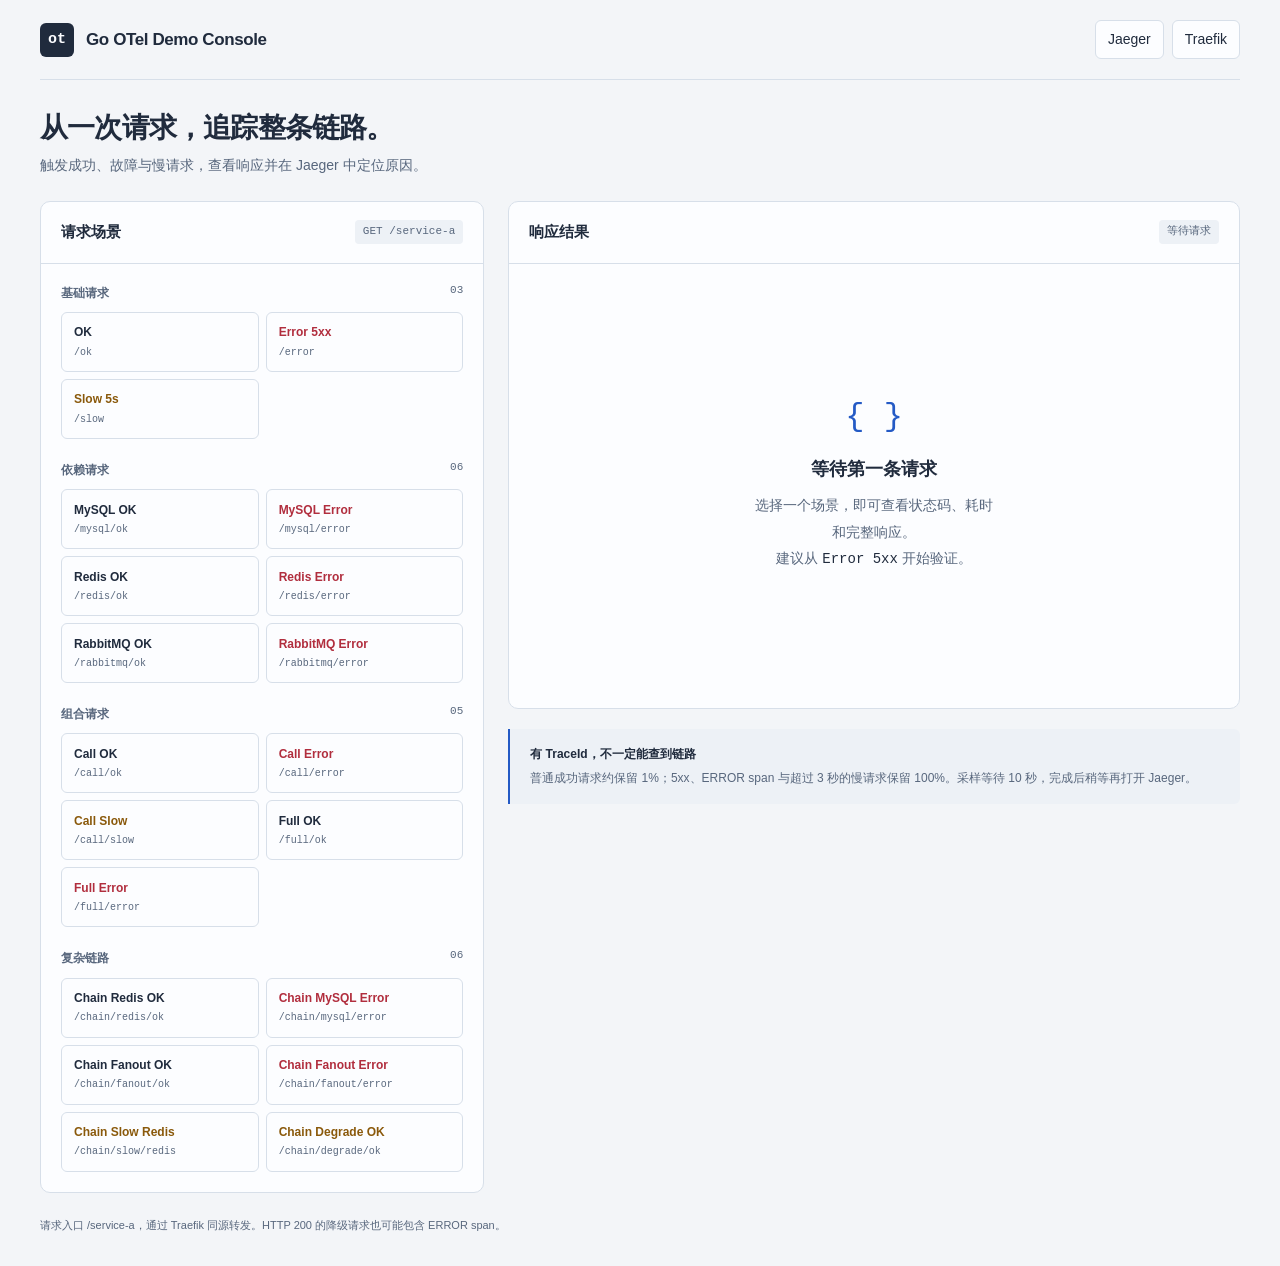
==== web/index.html @ 1ab7d454 "Initial public snapshot: Go OpenTelemetry demo" ====
<!doctype html>
<html lang="zh-CN">
<head>
  <meta charset="utf-8">
  <meta name="viewport" content="width=device-width, initial-scale=1">
  <title>Go OTel Demo Console</title>
  <style>
    :root {
      color-scheme: light dark;
      --bg: #f3f5f8; --panel: #fcfdff; --panel-soft: #edf1f6;
      --border: #d7dfe9; --text: #202b3d; --muted: #58677d;
      --primary: #245ac5; --primary-hover: #194ba9; --selected: #e9f0ff;
      --danger: #b12e3e; --danger-bg: #fceef0; --warning: #8a590b;
      --warning-bg: #faf2e1; --success: #246c4a; --success-bg: #eaf5ef;
      --code-bg: #f6f8fb; --code-text: #344763;
      --mono: ui-monospace, SFMono-Regular, Menlo, Consolas, monospace;
    }
    @media (prefers-color-scheme: dark) {
      :root {
        --bg: #111720; --panel: #18212d; --panel-soft: #202c3b;
        --border: #334255; --text: #e3eaf5; --muted: #a6b5ca;
        --primary: #9abaff; --primary-hover: #c0d3ff; --selected: #263b5a;
        --danger: #ffa7b2; --danger-bg: #422933; --warning: #eec37f;
        --warning-bg: #3b3225; --success: #8ad5ad; --success-bg: #233b33;
        --code-bg: #141c27; --code-text: #c0d1e9;
      }
    }
    * { box-sizing: border-box; }
    [hidden] { display: none !important; }
    body { margin: 0; background: var(--bg); color: var(--text); font: 14px/1.6 -apple-system, BlinkMacSystemFont, "Segoe UI", "PingFang SC", sans-serif; }
    button, a { -webkit-tap-highlight-color: transparent; }
    button, .button-link { display: inline-flex; align-items: center; justify-content: center; gap: 8px; min-height: 36px; padding: 7px 12px; border: 1px solid var(--border); border-radius: 6px; background: var(--panel); color: var(--text); font: inherit; text-decoration: none; cursor: pointer; white-space: nowrap; }
    button:hover:not(:disabled), .button-link:hover { color: var(--primary); border-color: var(--primary); background: var(--selected); }
    button:active:not(:disabled), .button-link:active { transform: translateY(1px); }
    :focus-visible { outline: 3px solid var(--primary); outline-offset: 3px; }
    button:disabled { cursor: not-allowed; opacity: .6; }
    .shell { max-width: 1440px; margin: auto; padding: 0 40px 32px; }
    .topbar { min-height: 80px; display: flex; align-items: center; justify-content: space-between; gap: 20px; border-bottom: 1px solid var(--border); }
    .brand { display: flex; gap: 12px; align-items: center; }
    .brand-mark { display: grid; place-items: center; width: 34px; height: 34px; border-radius: 6px; background: var(--text); color: var(--panel); font: 700 15px var(--mono); }
    h1 { margin: 0; font-size: 17px; font-weight: 650; letter-spacing: -.4px; }
    .link-row { display: flex; gap: 8px; }
    .intro { padding: 30px 0 24px; }
    .intro h2 { font-size: 28px; letter-spacing: -.8px; line-height: 1.3; margin: 0 0 8px; font-weight: 650; }
    .subtitle { margin: 0; color: var(--muted); }
    .grid { display: grid; grid-template-columns: minmax(340px, .85fr) minmax(0, 1.4fr); gap: 24px; align-items: start; }
    .card { min-width: 0; background: var(--panel); border: 1px solid var(--border); border-radius: 10px; overflow: hidden; }
    .card-header { min-height: 62px; padding: 16px 20px; display: flex; align-items: center; justify-content: space-between; gap: 12px; border-bottom: 1px solid var(--border); }
    .card-title { margin: 0; font-size: 15px; font-weight: 650; }
    .card-body { padding: 20px; }
    .scenario-group + .scenario-group { margin-top: 22px; }
    .group-title { margin: 0 0 9px; display: flex; justify-content: space-between; font-size: 12px; font-weight: 600; color: var(--muted); }
    .group-title span { font: 11px var(--mono); }
    .button-grid { display: grid; grid-template-columns: repeat(2, minmax(0, 1fr)); gap: 7px; }
    .button-grid button { min-width: 0; min-height: 60px; padding: 10px 12px; align-items: flex-start; flex-direction: column; gap: 2px; text-align: left; white-space: normal; }
    .scenario-label { font-size: 12px; font-weight: 600; }
    .scenario-path { font: 10px/1.6 var(--mono); color: var(--muted); overflow-wrap: anywhere; }
    .button-grid button[aria-pressed="true"] { border-color: var(--primary); background: var(--selected); box-shadow: inset 3px 0 var(--primary); }
    .danger .scenario-label { color: var(--danger); }
    .warning .scenario-label { color: var(--warning); }
    .tag { display: inline-flex; align-items: center; border-radius: 4px; padding: 3px 8px; background: var(--panel-soft); color: var(--muted); font: 11px/1.6 var(--mono); white-space: nowrap; }
    .tag.success { color: var(--success); background: var(--success-bg); }
    .tag.error { color: var(--danger); background: var(--danger-bg); }
    .tag.warning { color: var(--warning); background: var(--warning-bg); }
    .result-column { min-width: 0; position: sticky; top: 24px; }
    .result-meta { display: grid; grid-template-columns: 1fr 1fr; gap: 20px; padding: 0 0 22px; }
    .meta-label { color: var(--muted); font-size: 11px; margin-bottom: 6px; }
    .meta-value { font: 13px/1.6 var(--mono); overflow-wrap: anywhere; }
    #result-status, #result-elapsed { font-size: 22px; letter-spacing: -.6px; }
    .trace-row { border-top: 1px solid var(--border); border-bottom: 1px solid var(--border); padding: 16px 0; display: flex; flex-wrap: wrap; align-items: center; justify-content: space-between; gap: 12px; }
    .trace-row > div:first-child { min-width: 0; }
    .trace-id { font: 12px/1.6 var(--mono); overflow-wrap: anywhere; }
    .trace-actions { display: flex; gap: 6px; }
    .trace-actions button, .trace-actions a { font-size: 12px; }
    .body-heading { display: flex; justify-content: space-between; align-items: center; margin: 18px 0 10px; font-size: 12px; font-weight: 600; }
    .body-heading span { color: var(--muted); font: 10px var(--mono); }
    pre { margin: 0; min-height: 250px; max-height: 440px; overflow: auto; background: var(--code-bg); color: var(--code-text); border: 1px solid var(--border); border-radius: 6px; padding: 18px; font: 12px/1.85 var(--mono); tab-size: 2; }
    .empty { min-height: 404px; display: flex; flex-direction: column; align-items: center; justify-content: center; text-align: center; padding: 30px; }
    .empty-mark { font: 32px var(--mono); color: var(--primary); margin-bottom: 20px; }
    .empty h3 { font-size: 18px; font-weight: 600; margin: 0 0 8px; }
    .empty p { color: var(--muted); max-width: 32ch; margin: 0; line-height: 1.9; }
    .empty code { color: var(--text); font-family: var(--mono); }
    .sampling-note { margin: 20px 0 0; padding: 16px 20px; border-left: 2px solid var(--primary); background: var(--panel-soft); border-radius: 0 6px 6px 0; font-size: 12px; color: var(--muted); }
    .sampling-note strong { color: var(--text); display: block; margin-bottom: 5px; font-weight: 600; }
    .sampling-note p { margin: 0; }
    .footnote { margin: 24px 0 0; font-size: 11px; color: var(--muted); }
    #copy-feedback { min-height: 18px; color: var(--muted); font-size: 11px; margin-top: 6px; }
    .loading-lines { padding: 25px 18px; min-height: 250px; background: var(--code-bg); border: 1px solid var(--border); border-radius: 6px; }
    .loading-lines span { display: block; width: 70%; height: 10px; margin-bottom: 18px; border-radius: 4px; background: var(--border); }
    .loading-lines span:nth-child(2) { width: 45%; }
    .loading-lines span:nth-child(3) { width: 58%; }
    @media (max-width: 1024px) { .shell { padding: 0 24px 24px; } .grid { gap: 16px; grid-template-columns: minmax(310px, .9fr) minmax(0, 1.2fr); } .card-body, .card-header { padding: 16px; } }
    @media (max-width: 767px) { .shell { padding: 0 16px 24px; } .topbar { gap: 12px; min-height: 72px; } h1 { font-size: 13px; } .brand { gap: 8px; } .brand-mark { display: none; } .link-row { gap: 5px; } .link-row a { padding: 6px 8px; font-size: 11px; } .intro { padding: 24px 0 20px; } .intro h2 { font-size: 25px; } .subtitle { font-size: 12px; } .grid { grid-template-columns: 1fr; } .result-column { position: static; } .empty { min-height: 240px; } .button-grid { grid-template-columns: repeat(2, minmax(0, 1fr)); } .trace-row { align-items: flex-start; flex-direction: column; } }
  </style>
</head>
<body>
  <main class="shell">
    <section class="topbar">
      <div class="brand"><span class="brand-mark" aria-hidden="true">ot</span><h1>Go OTel Demo Console</h1></div>
      <div class="link-row">
        <a class="button-link" href="http://localhost:16686" target="_blank" rel="noreferrer">Jaeger</a>
        <a class="button-link" href="http://localhost:18082/dashboard/" target="_blank" rel="noreferrer">Traefik</a>
      </div>
    </section>

    <section class="intro">
      <h2>从一次请求，追踪整条链路。</h2>
      <p class="subtitle">触发成功、故障与慢请求，查看响应并在 Jaeger 中定位原因。</p>
    </section>
    <section class="grid" aria-label="链路实验操作台">
      <div class="card">
        <div class="card-header">
          <h2 class="card-title">请求场景</h2>
          <span class="tag">GET /service-a</span>
        </div>
        <div class="card-body" id="scenario-root"></div>
      </div>

      <div class="result-column">
      <div class="card result-card">
        <div class="card-header">
          <h2 class="card-title">响应结果</h2>
          <span class="tag" id="status-tag" role="status">等待请求</span>
        </div>
        <div class="card-body">
          <div id="empty-state" class="empty"><div class="empty-mark" aria-hidden="true">{ }</div><h3>等待第一条请求</h3><p>选择一个场景，即可查看状态码、耗时和完整响应。<br>建议从 <code>Error 5xx</code> 开始验证。</p></div>
          <div id="result-state" hidden>
            <div class="result-meta">
              <div class="meta-item">
                <div class="meta-label">请求路径</div>
                <div class="meta-value" id="result-path">-</div>
              </div>
              <div class="meta-item">
                <div class="meta-label">请求耗时</div>
                <div class="meta-value" id="result-elapsed">-</div>
              </div>
              <div class="meta-item">
                <div class="meta-label">HTTP 状态码</div>
                <div class="meta-value" id="result-status">-</div>
              </div>
              <div class="meta-item">
                <div class="meta-label">Trace 来源</div>
                <div class="meta-value" id="result-trace-source">-</div>
              </div>
            </div>
            <div class="trace-row">
              <div>
                <div class="meta-label">trace id</div>
                <div class="trace-id" id="trace-id">-</div>
              </div>
              <div class="trace-actions">
                <button type="button" id="copy-trace">复制 TraceId</button>
                <a class="button-link" id="jaeger-link" href="http://localhost:16686" target="_blank" rel="noreferrer">查看链路</a>
              </div>
            </div>
            <div id="copy-feedback" role="status"></div>
            <div class="body-heading">响应内容 <span>RESPONSE BODY</span></div>
            <div class="loading-lines" id="loading-state" hidden aria-label="正在等待响应"><span></span><span></span><span></span></div>
            <pre id="response-body" tabindex="0" aria-label="响应内容"></pre>
          </div>
        </div>
      </div>
      <aside class="sampling-note"><strong>有 TraceId，不一定能查到链路</strong><p>普通成功请求约保留 1%；5xx、ERROR span 与超过 3 秒的慢请求保留 100%。采样等待 10 秒，完成后稍等再打开 Jaeger。</p></aside>
      </div>
    </section>
    <p class="footnote">请求入口 /service-a，通过 Traefik 同源转发。HTTP 200 的降级请求也可能包含 ERROR span。</p>
  </main>

  <script>
    const groups = [
      {
        title: '基础请求',
        items: [
          { label: 'OK', path: '/ok', tone: 'primary' },
          { label: 'Error 5xx', path: '/error', tone: 'danger' },
          { label: 'Slow 5s', path: '/slow', tone: 'warning' }
        ]
      },
      {
        title: '依赖请求',
        items: [
          { label: 'MySQL OK', path: '/mysql/ok' },
          { label: 'MySQL Error', path: '/mysql/error', tone: 'danger' },
          { label: 'Redis OK', path: '/redis/ok' },
          { label: 'Redis Error', path: '/redis/error', tone: 'danger' },
          { label: 'RabbitMQ OK', path: '/rabbitmq/ok' },
          { label: 'RabbitMQ Error', path: '/rabbitmq/error', tone: 'danger' }
        ]
      },
      {
        title: '组合请求',
        items: [
          { label: 'Call OK', path: '/call/ok' },
          { label: 'Call Error', path: '/call/error', tone: 'danger' },
          { label: 'Call Slow', path: '/call/slow', tone: 'warning' },
          { label: 'Full OK', path: '/full/ok' },
          { label: 'Full Error', path: '/full/error', tone: 'danger' }
        ]
      },
      {
        title: '复杂链路',
        items: [
          { label: 'Chain Redis OK', path: '/chain/redis/ok' },
          { label: 'Chain MySQL Error', path: '/chain/mysql/error', tone: 'danger' },
          { label: 'Chain Fanout OK', path: '/chain/fanout/ok' },
          { label: 'Chain Fanout Error', path: '/chain/fanout/error', tone: 'danger' },
          { label: 'Chain Slow Redis', path: '/chain/slow/redis', tone: 'warning' },
          { label: 'Chain Degrade OK', path: '/chain/degrade/ok', tone: 'warning' }
        ]
      }
    ];

    const basePath = '/service-a';
    const scenarioRoot = document.getElementById('scenario-root');
    const emptyState = document.getElementById('empty-state');
    const resultState = document.getElementById('result-state');
    const statusTag = document.getElementById('status-tag');
    const resultPath = document.getElementById('result-path');
    const resultElapsed = document.getElementById('result-elapsed');
    const resultStatus = document.getElementById('result-status');
    const resultTraceSource = document.getElementById('result-trace-source');
    const traceIdEl = document.getElementById('trace-id');
    const responseBody = document.getElementById('response-body');
    const jaegerLink = document.getElementById('jaeger-link');
    const copyTrace = document.getElementById('copy-trace');

    function renderScenarios() {
      scenarioRoot.innerHTML = '';
      for (const group of groups) {
        const section = document.createElement('section');
        section.className = 'scenario-group';

        const title = document.createElement('h3');
        title.className = 'group-title';
        title.textContent = group.title;
        const count = document.createElement('span');
        count.textContent = String(group.items.length).padStart(2, '0');
        title.appendChild(count);
        section.appendChild(title);

        const grid = document.createElement('div');
        grid.className = 'button-grid';
        for (const item of group.items) {
          const button = document.createElement('button');
          button.type = 'button';
          const label = document.createElement('span');
          label.className = 'scenario-label';
          label.textContent = item.label;
          const path = document.createElement('span');
          path.className = 'scenario-path';
          path.textContent = item.path;
          button.append(label, path);
          button.setAttribute('aria-pressed', 'false');
          button.dataset.path = item.path;
          if (item.tone) {
            button.classList.add(item.tone);
          }
          button.addEventListener('click', () => runScenario(item));
          grid.appendChild(button);
        }
        section.appendChild(grid);
        scenarioRoot.appendChild(section);
      }
    }

    async function runScenario(item) {
      const url = `${basePath}${item.path}`;
      const started = performance.now();
      setLoading(item.path);
      if (window.matchMedia('(max-width: 767px)').matches) {
        document.querySelector('.result-column').scrollIntoView({ block: 'start' });
      }

      let status = 0;
      let text = '';
      let traceId = '';
      let traceSource = '-';

      try {
        const response = await fetch(url, { method: 'GET' });
        status = response.status;
        traceId = response.headers.get('X-Trace-Id') || '';
        if (traceId) {
          traceSource = 'X-Trace-Id';
        }
        text = await response.text();
      } catch (error) {
        text = JSON.stringify({ error: error.message }, null, 2);
      }

      const elapsed = performance.now() - started;
      const parsed = parseJSON(text);
      if (parsed && parsed.trace_id) {
        traceId = parsed.trace_id;
        traceSource = 'response.trace_id';
      }
      renderResult({
        path: item.path,
        status,
        elapsed,
        traceId,
        traceSource,
        body: parsed ?? text
      });
    }

    function setLoading(path) {
      for (const button of document.querySelectorAll('button[data-path]')) {
        button.disabled = true;
        button.setAttribute('aria-pressed', String(button.dataset.path === path));
      }
      emptyState.hidden = true;
      resultState.hidden = false;
      statusTag.textContent = '请求中';
      resultState.setAttribute('aria-busy', 'true');
      document.getElementById('copy-feedback').textContent = '';
      copyTrace.textContent = '复制 TraceId';
      document.getElementById('loading-state').hidden = false;
      responseBody.hidden = true;
      statusTag.className = 'tag warning';
      resultPath.textContent = path;
      resultElapsed.textContent = '-';
      resultStatus.textContent = '-';
      resultTraceSource.textContent = '-';
      traceIdEl.textContent = '-';
      responseBody.textContent = '';
      jaegerLink.hidden = true;
      jaegerLink.href = 'http://localhost:16686';
      copyTrace.disabled = true;
    }

    function renderResult(result) {
      for (const button of document.querySelectorAll('button[data-path]')) {
        button.disabled = false;
      }

      resultState.setAttribute('aria-busy', 'false');
      document.getElementById('loading-state').hidden = true;
      responseBody.hidden = false;
      const ok = result.status >= 200 && result.status < 300;
      statusTag.textContent = result.status ? `HTTP ${result.status}` : '网络错误';
      statusTag.className = ok ? 'tag success' : 'tag error';
      resultPath.textContent = result.path;
      resultElapsed.textContent = `${result.elapsed.toFixed(1)}ms`;
      resultStatus.textContent = result.status || '-';
      resultTraceSource.textContent = result.traceSource;
      traceIdEl.textContent = result.traceId || '无 trace id';
      responseBody.textContent = typeof result.body === 'string'
        ? result.body
        : JSON.stringify(result.body, null, 2);

      jaegerLink.hidden = !result.traceId;
      if (result.traceId) {
        jaegerLink.href = `http://localhost:16686/trace/${encodeURIComponent(result.traceId)}`;
        copyTrace.disabled = false;
      } else {
        jaegerLink.href = 'http://localhost:16686';
        copyTrace.disabled = true;
      }
    }

    function parseJSON(text) {
      if (!text) {
        return null;
      }
      try {
        return JSON.parse(text);
      } catch {
        return null;
      }
    }

    copyTrace.addEventListener('click', async () => {
      const value = traceIdEl.textContent.trim();
      if (!value || value === '无 trace id') {
        return;
      }
      const feedback = document.getElementById('copy-feedback');
      try {
        await navigator.clipboard.writeText(value);
        feedback.textContent = 'TraceId 已复制';
      } catch {
        feedback.textContent = '无法访问剪贴板，请手动选择并复制 TraceId。';
      }
    });

    renderScenarios();
  </script>
</body>
</html>
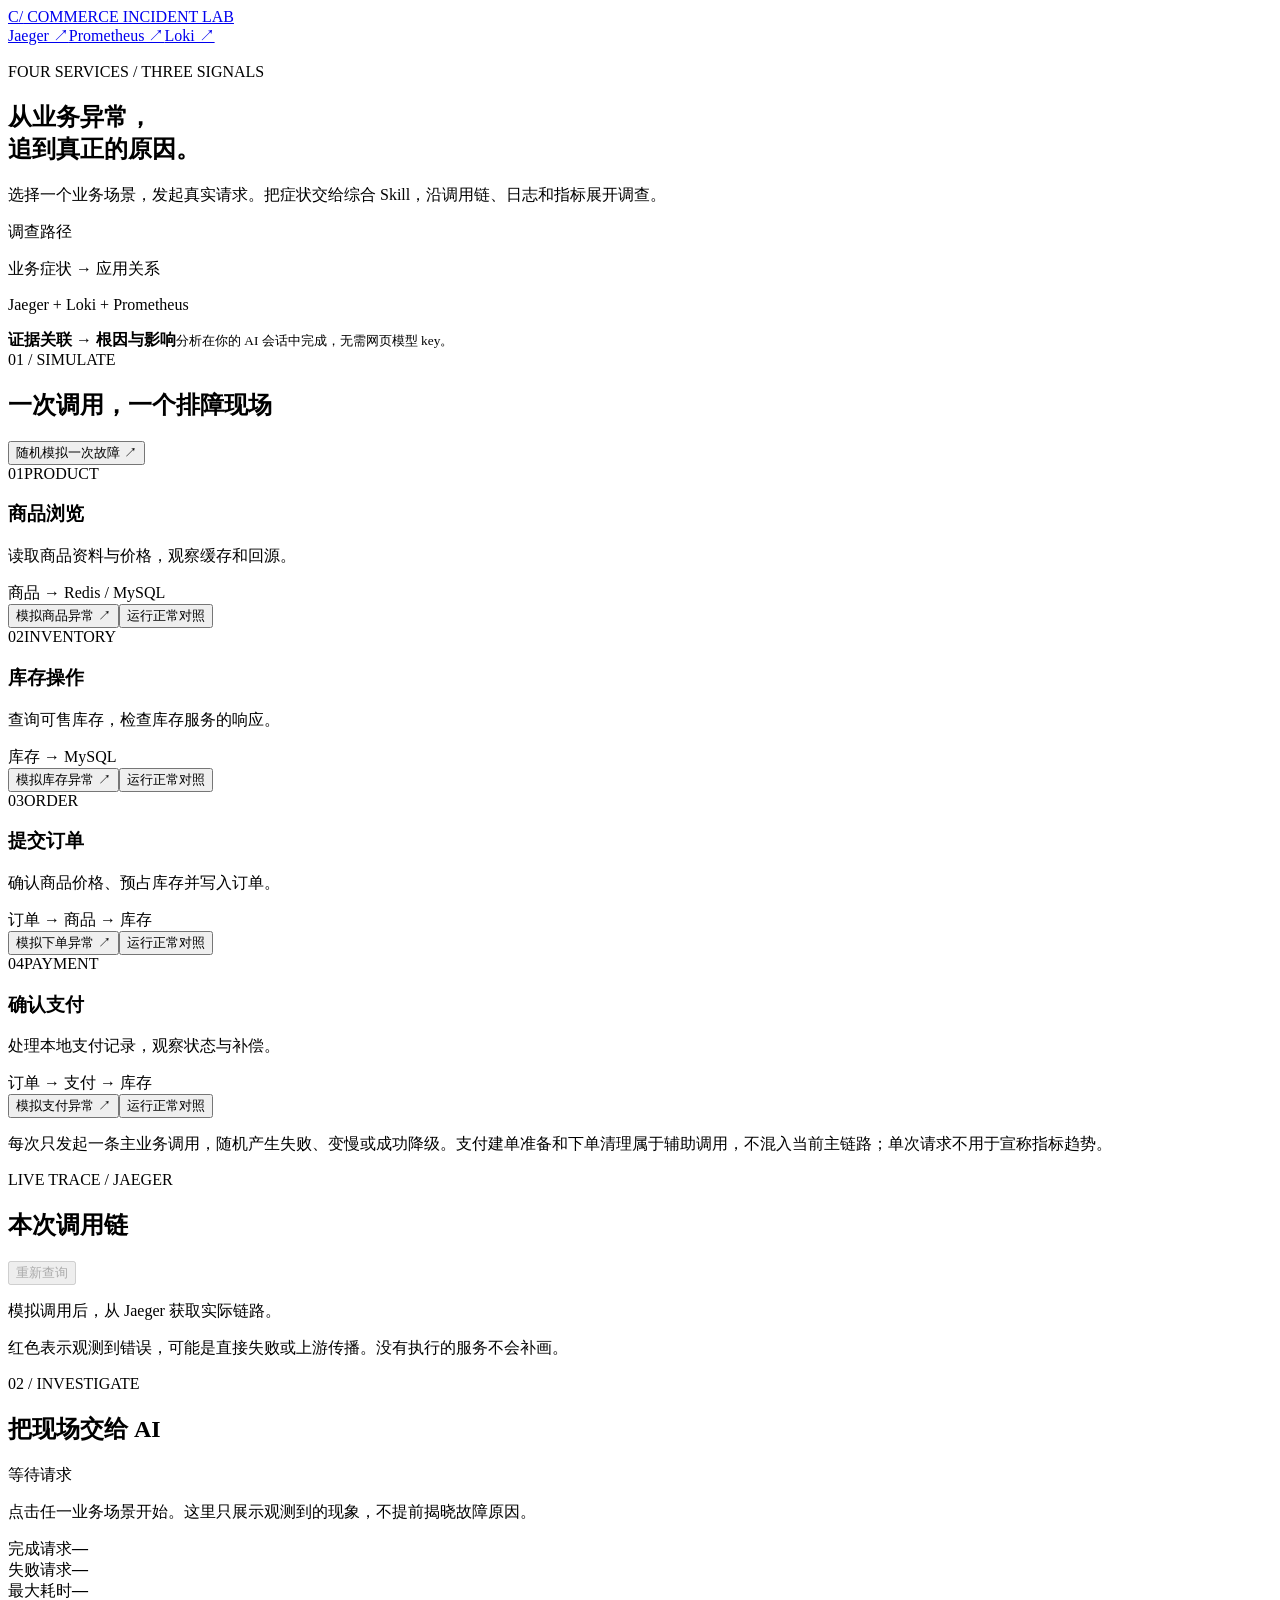
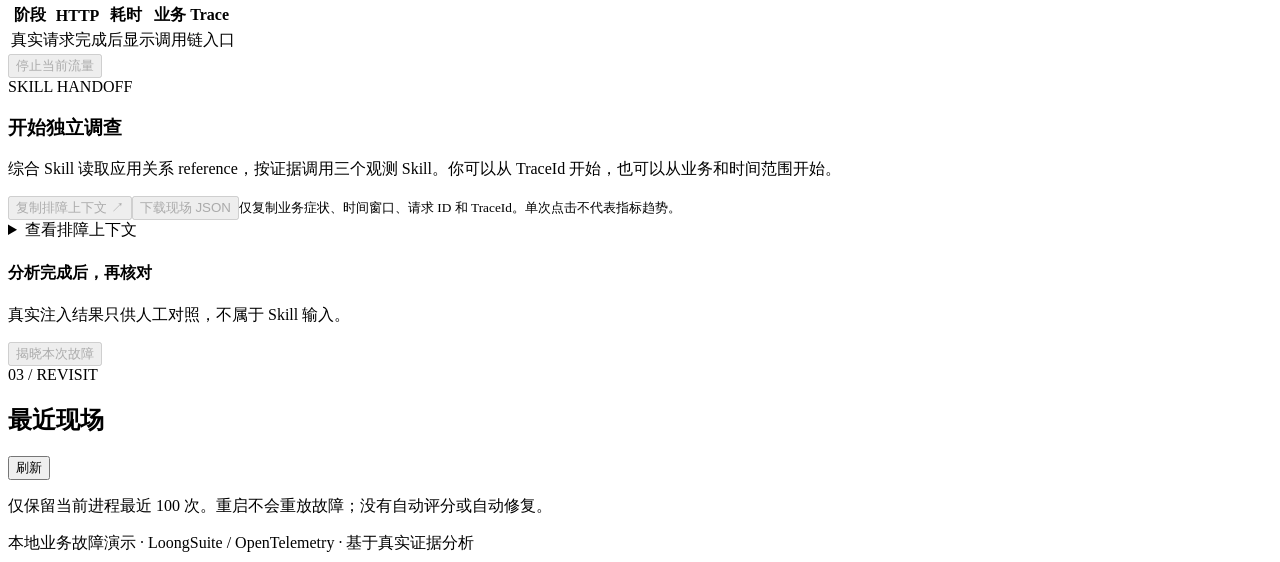
==== commit 54828815: "feat: build business incident demo with skill-based diagnosis" ====
--- a/web/index.html
+++ b/web/index.html
@@ -1,390 +1,36 @@
 <!doctype html>
 <html lang="zh-CN">
 <head>
-  <meta charset="utf-8">
-  <meta name="viewport" content="width=device-width, initial-scale=1">
-  <title>Go OTel Demo Console</title>
-  <style>
-    :root {
-      color-scheme: light dark;
-      --bg: #f3f5f8; --panel: #fcfdff; --panel-soft: #edf1f6;
-      --border: #d7dfe9; --text: #202b3d; --muted: #58677d;
-      --primary: #245ac5; --primary-hover: #194ba9; --selected: #e9f0ff;
-      --danger: #b12e3e; --danger-bg: #fceef0; --warning: #8a590b;
-      --warning-bg: #faf2e1; --success: #246c4a; --success-bg: #eaf5ef;
-      --code-bg: #f6f8fb; --code-text: #344763;
-      --mono: ui-monospace, SFMono-Regular, Menlo, Consolas, monospace;
-    }
-    @media (prefers-color-scheme: dark) {
-      :root {
-        --bg: #111720; --panel: #18212d; --panel-soft: #202c3b;
-        --border: #334255; --text: #e3eaf5; --muted: #a6b5ca;
-        --primary: #9abaff; --primary-hover: #c0d3ff; --selected: #263b5a;
-        --danger: #ffa7b2; --danger-bg: #422933; --warning: #eec37f;
-        --warning-bg: #3b3225; --success: #8ad5ad; --success-bg: #233b33;
-        --code-bg: #141c27; --code-text: #c0d1e9;
-      }
-    }
-    * { box-sizing: border-box; }
-    [hidden] { display: none !important; }
-    body { margin: 0; background: var(--bg); color: var(--text); font: 14px/1.6 -apple-system, BlinkMacSystemFont, "Segoe UI", "PingFang SC", sans-serif; }
-    button, a { -webkit-tap-highlight-color: transparent; }
-    button, .button-link { display: inline-flex; align-items: center; justify-content: center; gap: 8px; min-height: 36px; padding: 7px 12px; border: 1px solid var(--border); border-radius: 6px; background: var(--panel); color: var(--text); font: inherit; text-decoration: none; cursor: pointer; white-space: nowrap; }
-    button:hover:not(:disabled), .button-link:hover { color: var(--primary); border-color: var(--primary); background: var(--selected); }
-    button:active:not(:disabled), .button-link:active { transform: translateY(1px); }
-    :focus-visible { outline: 3px solid var(--primary); outline-offset: 3px; }
-    button:disabled { cursor: not-allowed; opacity: .6; }
-    .shell { max-width: 1440px; margin: auto; padding: 0 40px 32px; }
-    .topbar { min-height: 80px; display: flex; align-items: center; justify-content: space-between; gap: 20px; border-bottom: 1px solid var(--border); }
-    .brand { display: flex; gap: 12px; align-items: center; }
-    .brand-mark { display: grid; place-items: center; width: 34px; height: 34px; border-radius: 6px; background: var(--text); color: var(--panel); font: 700 15px var(--mono); }
-    h1 { margin: 0; font-size: 17px; font-weight: 650; letter-spacing: -.4px; }
-    .link-row { display: flex; gap: 8px; }
-    .intro { padding: 30px 0 24px; }
-    .intro h2 { font-size: 28px; letter-spacing: -.8px; line-height: 1.3; margin: 0 0 8px; font-weight: 650; }
-    .subtitle { margin: 0; color: var(--muted); }
-    .grid { display: grid; grid-template-columns: minmax(340px, .85fr) minmax(0, 1.4fr); gap: 24px; align-items: start; }
-    .card { min-width: 0; background: var(--panel); border: 1px solid var(--border); border-radius: 10px; overflow: hidden; }
-    .card-header { min-height: 62px; padding: 16px 20px; display: flex; align-items: center; justify-content: space-between; gap: 12px; border-bottom: 1px solid var(--border); }
-    .card-title { margin: 0; font-size: 15px; font-weight: 650; }
-    .card-body { padding: 20px; }
-    .scenario-group + .scenario-group { margin-top: 22px; }
-    .group-title { margin: 0 0 9px; display: flex; justify-content: space-between; font-size: 12px; font-weight: 600; color: var(--muted); }
-    .group-title span { font: 11px var(--mono); }
-    .button-grid { display: grid; grid-template-columns: repeat(2, minmax(0, 1fr)); gap: 7px; }
-    .button-grid button { min-width: 0; min-height: 60px; padding: 10px 12px; align-items: flex-start; flex-direction: column; gap: 2px; text-align: left; white-space: normal; }
-    .scenario-label { font-size: 12px; font-weight: 600; }
-    .scenario-path { font: 10px/1.6 var(--mono); color: var(--muted); overflow-wrap: anywhere; }
-    .button-grid button[aria-pressed="true"] { border-color: var(--primary); background: var(--selected); box-shadow: inset 3px 0 var(--primary); }
-    .danger .scenario-label { color: var(--danger); }
-    .warning .scenario-label { color: var(--warning); }
-    .tag { display: inline-flex; align-items: center; border-radius: 4px; padding: 3px 8px; background: var(--panel-soft); color: var(--muted); font: 11px/1.6 var(--mono); white-space: nowrap; }
-    .tag.success { color: var(--success); background: var(--success-bg); }
-    .tag.error { color: var(--danger); background: var(--danger-bg); }
-    .tag.warning { color: var(--warning); background: var(--warning-bg); }
-    .result-column { min-width: 0; position: sticky; top: 24px; }
-    .result-meta { display: grid; grid-template-columns: 1fr 1fr; gap: 20px; padding: 0 0 22px; }
-    .meta-label { color: var(--muted); font-size: 11px; margin-bottom: 6px; }
-    .meta-value { font: 13px/1.6 var(--mono); overflow-wrap: anywhere; }
-    #result-status, #result-elapsed { font-size: 22px; letter-spacing: -.6px; }
-    .trace-row { border-top: 1px solid var(--border); border-bottom: 1px solid var(--border); padding: 16px 0; display: flex; flex-wrap: wrap; align-items: center; justify-content: space-between; gap: 12px; }
-    .trace-row > div:first-child { min-width: 0; }
-    .trace-id { font: 12px/1.6 var(--mono); overflow-wrap: anywhere; }
-    .trace-actions { display: flex; gap: 6px; }
-    .trace-actions button, .trace-actions a { font-size: 12px; }
-    .body-heading { display: flex; justify-content: space-between; align-items: center; margin: 18px 0 10px; font-size: 12px; font-weight: 600; }
-    .body-heading span { color: var(--muted); font: 10px var(--mono); }
-    pre { margin: 0; min-height: 250px; max-height: 440px; overflow: auto; background: var(--code-bg); color: var(--code-text); border: 1px solid var(--border); border-radius: 6px; padding: 18px; font: 12px/1.85 var(--mono); tab-size: 2; }
-    .empty { min-height: 404px; display: flex; flex-direction: column; align-items: center; justify-content: center; text-align: center; padding: 30px; }
-    .empty-mark { font: 32px var(--mono); color: var(--primary); margin-bottom: 20px; }
-    .empty h3 { font-size: 18px; font-weight: 600; margin: 0 0 8px; }
-    .empty p { color: var(--muted); max-width: 32ch; margin: 0; line-height: 1.9; }
-    .empty code { color: var(--text); font-family: var(--mono); }
-    .sampling-note { margin: 20px 0 0; padding: 16px 20px; border-left: 2px solid var(--primary); background: var(--panel-soft); border-radius: 0 6px 6px 0; font-size: 12px; color: var(--muted); }
-    .sampling-note strong { color: var(--text); display: block; margin-bottom: 5px; font-weight: 600; }
-    .sampling-note p { margin: 0; }
-    .footnote { margin: 24px 0 0; font-size: 11px; color: var(--muted); }
-    #copy-feedback { min-height: 18px; color: var(--muted); font-size: 11px; margin-top: 6px; }
-    .loading-lines { padding: 25px 18px; min-height: 250px; background: var(--code-bg); border: 1px solid var(--border); border-radius: 6px; }
-    .loading-lines span { display: block; width: 70%; height: 10px; margin-bottom: 18px; border-radius: 4px; background: var(--border); }
-    .loading-lines span:nth-child(2) { width: 45%; }
-    .loading-lines span:nth-child(3) { width: 58%; }
-    @media (max-width: 1024px) { .shell { padding: 0 24px 24px; } .grid { gap: 16px; grid-template-columns: minmax(310px, .9fr) minmax(0, 1.2fr); } .card-body, .card-header { padding: 16px; } }
-    @media (max-width: 767px) { .shell { padding: 0 16px 24px; } .topbar { gap: 12px; min-height: 72px; } h1 { font-size: 13px; } .brand { gap: 8px; } .brand-mark { display: none; } .link-row { gap: 5px; } .link-row a { padding: 6px 8px; font-size: 11px; } .intro { padding: 24px 0 20px; } .intro h2 { font-size: 25px; } .subtitle { font-size: 12px; } .grid { grid-template-columns: 1fr; } .result-column { position: static; } .empty { min-height: 240px; } .button-grid { grid-template-columns: repeat(2, minmax(0, 1fr)); } .trace-row { align-items: flex-start; flex-direction: column; } }
-  </style>
+<meta charset="utf-8"><meta name="viewport" content="width=device-width, initial-scale=1">
+<title>Commerce Incident Lab · 业务故障实验室</title><link rel="icon" href="data:,">
+<script>
+const assetBase=location.pathname.startsWith('/ui')?'/ui/':'/';
+const sheet=document.createElement('link');sheet.rel='stylesheet';sheet.href=assetBase+'commerce.css';document.head.append(sheet);
+const traceSheet=document.createElement('link');traceSheet.rel='stylesheet';traceSheet.href=assetBase+'trace.css';document.head.append(traceSheet);
+</script>
 </head>
 <body>
-  <main class="shell">
-    <section class="topbar">
-      <div class="brand"><span class="brand-mark" aria-hidden="true">ot</span><h1>Go OTel Demo Console</h1></div>
-      <div class="link-row">
-        <a class="button-link" href="http://localhost:16686" target="_blank" rel="noreferrer">Jaeger</a>
-        <a class="button-link" href="http://localhost:18082/dashboard/" target="_blank" rel="noreferrer">Traefik</a>
-      </div>
-    </section>
-
-    <section class="intro">
-      <h2>从一次请求，追踪整条链路。</h2>
-      <p class="subtitle">触发成功、故障与慢请求，查看响应并在 Jaeger 中定位原因。</p>
-    </section>
-    <section class="grid" aria-label="链路实验操作台">
-      <div class="card">
-        <div class="card-header">
-          <h2 class="card-title">请求场景</h2>
-          <span class="tag">GET /service-a</span>
-        </div>
-        <div class="card-body" id="scenario-root"></div>
-      </div>
-
-      <div class="result-column">
-      <div class="card result-card">
-        <div class="card-header">
-          <h2 class="card-title">响应结果</h2>
-          <span class="tag" id="status-tag" role="status">等待请求</span>
-        </div>
-        <div class="card-body">
-          <div id="empty-state" class="empty"><div class="empty-mark" aria-hidden="true">{ }</div><h3>等待第一条请求</h3><p>选择一个场景，即可查看状态码、耗时和完整响应。<br>建议从 <code>Error 5xx</code> 开始验证。</p></div>
-          <div id="result-state" hidden>
-            <div class="result-meta">
-              <div class="meta-item">
-                <div class="meta-label">请求路径</div>
-                <div class="meta-value" id="result-path">-</div>
-              </div>
-              <div class="meta-item">
-                <div class="meta-label">请求耗时</div>
-                <div class="meta-value" id="result-elapsed">-</div>
-              </div>
-              <div class="meta-item">
-                <div class="meta-label">HTTP 状态码</div>
-                <div class="meta-value" id="result-status">-</div>
-              </div>
-              <div class="meta-item">
-                <div class="meta-label">Trace 来源</div>
-                <div class="meta-value" id="result-trace-source">-</div>
-              </div>
-            </div>
-            <div class="trace-row">
-              <div>
-                <div class="meta-label">trace id</div>
-                <div class="trace-id" id="trace-id">-</div>
-              </div>
-              <div class="trace-actions">
-                <button type="button" id="copy-trace">复制 TraceId</button>
-                <a class="button-link" id="jaeger-link" href="http://localhost:16686" target="_blank" rel="noreferrer">查看链路</a>
-              </div>
-            </div>
-            <div id="copy-feedback" role="status"></div>
-            <div class="body-heading">响应内容 <span>RESPONSE BODY</span></div>
-            <div class="loading-lines" id="loading-state" hidden aria-label="正在等待响应"><span></span><span></span><span></span></div>
-            <pre id="response-body" tabindex="0" aria-label="响应内容"></pre>
-          </div>
-        </div>
-      </div>
-      <aside class="sampling-note"><strong>有 TraceId，不一定能查到链路</strong><p>普通成功请求约保留 1%；5xx、ERROR span 与超过 3 秒的慢请求保留 100%。采样等待 10 秒，完成后稍等再打开 Jaeger。</p></aside>
-      </div>
-    </section>
-    <p class="footnote">请求入口 /service-a，通过 Traefik 同源转发。HTTP 200 的降级请求也可能包含 ERROR span。</p>
-  </main>
-
-  <script>
-    const groups = [
-      {
-        title: '基础请求',
-        items: [
-          { label: 'OK', path: '/ok', tone: 'primary' },
-          { label: 'Error 5xx', path: '/error', tone: 'danger' },
-          { label: 'Slow 5s', path: '/slow', tone: 'warning' }
-        ]
-      },
-      {
-        title: '依赖请求',
-        items: [
-          { label: 'MySQL OK', path: '/mysql/ok' },
-          { label: 'MySQL Error', path: '/mysql/error', tone: 'danger' },
-          { label: 'Redis OK', path: '/redis/ok' },
-          { label: 'Redis Error', path: '/redis/error', tone: 'danger' },
-          { label: 'RabbitMQ OK', path: '/rabbitmq/ok' },
-          { label: 'RabbitMQ Error', path: '/rabbitmq/error', tone: 'danger' }
-        ]
-      },
-      {
-        title: '组合请求',
-        items: [
-          { label: 'Call OK', path: '/call/ok' },
-          { label: 'Call Error', path: '/call/error', tone: 'danger' },
-          { label: 'Call Slow', path: '/call/slow', tone: 'warning' },
-          { label: 'Full OK', path: '/full/ok' },
-          { label: 'Full Error', path: '/full/error', tone: 'danger' }
-        ]
-      },
-      {
-        title: '复杂链路',
-        items: [
-          { label: 'Chain Redis OK', path: '/chain/redis/ok' },
-          { label: 'Chain MySQL Error', path: '/chain/mysql/error', tone: 'danger' },
-          { label: 'Chain Fanout OK', path: '/chain/fanout/ok' },
-          { label: 'Chain Fanout Error', path: '/chain/fanout/error', tone: 'danger' },
-          { label: 'Chain Slow Redis', path: '/chain/slow/redis', tone: 'warning' },
-          { label: 'Chain Degrade OK', path: '/chain/degrade/ok', tone: 'warning' }
-        ]
-      }
-    ];
-
-    const basePath = '/service-a';
-    const scenarioRoot = document.getElementById('scenario-root');
-    const emptyState = document.getElementById('empty-state');
-    const resultState = document.getElementById('result-state');
-    const statusTag = document.getElementById('status-tag');
-    const resultPath = document.getElementById('result-path');
-    const resultElapsed = document.getElementById('result-elapsed');
-    const resultStatus = document.getElementById('result-status');
-    const resultTraceSource = document.getElementById('result-trace-source');
-    const traceIdEl = document.getElementById('trace-id');
-    const responseBody = document.getElementById('response-body');
-    const jaegerLink = document.getElementById('jaeger-link');
-    const copyTrace = document.getElementById('copy-trace');
-
-    function renderScenarios() {
-      scenarioRoot.innerHTML = '';
-      for (const group of groups) {
-        const section = document.createElement('section');
-        section.className = 'scenario-group';
-
-        const title = document.createElement('h3');
-        title.className = 'group-title';
-        title.textContent = group.title;
-        const count = document.createElement('span');
-        count.textContent = String(group.items.length).padStart(2, '0');
-        title.appendChild(count);
-        section.appendChild(title);
-
-        const grid = document.createElement('div');
-        grid.className = 'button-grid';
-        for (const item of group.items) {
-          const button = document.createElement('button');
-          button.type = 'button';
-          const label = document.createElement('span');
-          label.className = 'scenario-label';
-          label.textContent = item.label;
-          const path = document.createElement('span');
-          path.className = 'scenario-path';
-          path.textContent = item.path;
-          button.append(label, path);
-          button.setAttribute('aria-pressed', 'false');
-          button.dataset.path = item.path;
-          if (item.tone) {
-            button.classList.add(item.tone);
-          }
-          button.addEventListener('click', () => runScenario(item));
-          grid.appendChild(button);
-        }
-        section.appendChild(grid);
-        scenarioRoot.appendChild(section);
-      }
-    }
-
-    async function runScenario(item) {
-      const url = `${basePath}${item.path}`;
-      const started = performance.now();
-      setLoading(item.path);
-      if (window.matchMedia('(max-width: 767px)').matches) {
-        document.querySelector('.result-column').scrollIntoView({ block: 'start' });
-      }
-
-      let status = 0;
-      let text = '';
-      let traceId = '';
-      let traceSource = '-';
-
-      try {
-        const response = await fetch(url, { method: 'GET' });
-        status = response.status;
-        traceId = response.headers.get('X-Trace-Id') || '';
-        if (traceId) {
-          traceSource = 'X-Trace-Id';
-        }
-        text = await response.text();
-      } catch (error) {
-        text = JSON.stringify({ error: error.message }, null, 2);
-      }
-
-      const elapsed = performance.now() - started;
-      const parsed = parseJSON(text);
-      if (parsed && parsed.trace_id) {
-        traceId = parsed.trace_id;
-        traceSource = 'response.trace_id';
-      }
-      renderResult({
-        path: item.path,
-        status,
-        elapsed,
-        traceId,
-        traceSource,
-        body: parsed ?? text
-      });
-    }
-
-    function setLoading(path) {
-      for (const button of document.querySelectorAll('button[data-path]')) {
-        button.disabled = true;
-        button.setAttribute('aria-pressed', String(button.dataset.path === path));
-      }
-      emptyState.hidden = true;
-      resultState.hidden = false;
-      statusTag.textContent = '请求中';
-      resultState.setAttribute('aria-busy', 'true');
-      document.getElementById('copy-feedback').textContent = '';
-      copyTrace.textContent = '复制 TraceId';
-      document.getElementById('loading-state').hidden = false;
-      responseBody.hidden = true;
-      statusTag.className = 'tag warning';
-      resultPath.textContent = path;
-      resultElapsed.textContent = '-';
-      resultStatus.textContent = '-';
-      resultTraceSource.textContent = '-';
-      traceIdEl.textContent = '-';
-      responseBody.textContent = '';
-      jaegerLink.hidden = true;
-      jaegerLink.href = 'http://localhost:16686';
-      copyTrace.disabled = true;
-    }
-
-    function renderResult(result) {
-      for (const button of document.querySelectorAll('button[data-path]')) {
-        button.disabled = false;
-      }
-
-      resultState.setAttribute('aria-busy', 'false');
-      document.getElementById('loading-state').hidden = true;
-      responseBody.hidden = false;
-      const ok = result.status >= 200 && result.status < 300;
-      statusTag.textContent = result.status ? `HTTP ${result.status}` : '网络错误';
-      statusTag.className = ok ? 'tag success' : 'tag error';
-      resultPath.textContent = result.path;
-      resultElapsed.textContent = `${result.elapsed.toFixed(1)}ms`;
-      resultStatus.textContent = result.status || '-';
-      resultTraceSource.textContent = result.traceSource;
-      traceIdEl.textContent = result.traceId || '无 trace id';
-      responseBody.textContent = typeof result.body === 'string'
-        ? result.body
-        : JSON.stringify(result.body, null, 2);
-
-      jaegerLink.hidden = !result.traceId;
-      if (result.traceId) {
-        jaegerLink.href = `http://localhost:16686/trace/${encodeURIComponent(result.traceId)}`;
-        copyTrace.disabled = false;
-      } else {
-        jaegerLink.href = 'http://localhost:16686';
-        copyTrace.disabled = true;
-      }
-    }
-
-    function parseJSON(text) {
-      if (!text) {
-        return null;
-      }
-      try {
-        return JSON.parse(text);
-      } catch {
-        return null;
-      }
-    }
-
-    copyTrace.addEventListener('click', async () => {
-      const value = traceIdEl.textContent.trim();
-      if (!value || value === '无 trace id') {
-        return;
-      }
-      const feedback = document.getElementById('copy-feedback');
-      try {
-        await navigator.clipboard.writeText(value);
-        feedback.textContent = 'TraceId 已复制';
-      } catch {
-        feedback.textContent = '无法访问剪贴板，请手动选择并复制 TraceId。';
-      }
-    });
-
-    renderScenarios();
-  </script>
-</body>
-</html>
+<header class="top"><a class="brand" href="#"><span class="mark">C/</span> COMMERCE INCIDENT LAB</a><nav><a href="http://localhost:16686" target="_blank" rel="noreferrer">Jaeger ↗</a><a href="http://localhost:19090" target="_blank" rel="noreferrer">Prometheus ↗</a><a href="http://localhost:13100/ready" target="_blank" rel="noreferrer">Loki ↗</a></nav></header>
+<main>
+<section class="intro"><div><p class="eyebrow">FOUR SERVICES / THREE SIGNALS</p><h1>从业务异常，<br>追到<span>真正的原因。</span></h1><p class="lede">选择一个业务场景，发起真实请求。把症状交给综合 Skill，沿调用链、日志和指标展开调查。</p></div><aside class="method"><span>调查路径</span><p>业务症状 → 应用关系</p><p>Jaeger + Loki + Prometheus</p><strong>证据关联 → 根因与影响</strong><small>分析在你的 AI 会话中完成，无需网页模型 key。</small></aside></section>
+<section aria-label="选择业务场景">
+<div class="section-head"><div><span class="eyebrow">01 / SIMULATE</span><h2>一次调用，一个排障现场</h2></div><button class="launch random-launch" data-business="random">随机模拟一次故障 ↗</button><input id="traffic" type="hidden" value="single"></div>
+<div class="business-grid">
+<article class="business" data-business="product"><div class="card-top"><span>01</span><span>PRODUCT</span></div><h3>商品浏览</h3><p>读取商品资料与价格，观察缓存和回源。</p><div class="route">商品 → Redis / MySQL</div><button class="launch" data-business="product">模拟商品异常 <span>↗</span></button><button class="healthy" data-business="product">运行正常对照</button></article>
+<article class="business" data-business="inventory"><div class="card-top"><span>02</span><span>INVENTORY</span></div><h3>库存操作</h3><p>查询可售库存，检查库存服务的响应。</p><div class="route">库存 → MySQL</div><button class="launch" data-business="inventory">模拟库存异常 <span>↗</span></button><button class="healthy" data-business="inventory">运行正常对照</button></article>
+<article class="business" data-business="order"><div class="card-top"><span>03</span><span>ORDER</span></div><h3>提交订单</h3><p>确认商品价格、预占库存并写入订单。</p><div class="route">订单 → 商品 → 库存</div><button class="launch" data-business="order">模拟下单异常 <span>↗</span></button><button class="healthy" data-business="order">运行正常对照</button></article>
+<article class="business" data-business="payment"><div class="card-top"><span>04</span><span>PAYMENT</span></div><h3>确认支付</h3><p>处理本地支付记录，观察状态与补偿。</p><div class="route">订单 → 支付 → 库存</div><button class="launch" data-business="payment">模拟支付异常 <span>↗</span></button><button class="healthy" data-business="payment">运行正常对照</button></article>
+</div><p class="hint">每次只发起一条主业务调用，随机产生失败、变慢或成功降级。支付建单准备和下单清理属于辅助调用，不混入当前主链路；单次请求不用于宣称指标趋势。</p>
+</section>
+<section class="trace-panel" aria-label="本次真实调用链"><div class="section-head"><div><span class="eyebrow">LIVE TRACE / JAEGER</span><h2>本次调用链</h2></div><button id="trace-retry" disabled>重新查询</button></div><p id="trace-status" role="status">模拟调用后，从 Jaeger 获取实际链路。</p><div id="trace-tree"></div><p class="hint">红色表示观测到错误，可能是直接失败或上游传播。没有执行的服务不会补画。</p></section>
+<section id="investigation" class="investigation" aria-label="排障现场">
+<div class="section-head"><div><span class="eyebrow">02 / INVESTIGATE</span><h2>把现场交给 AI</h2></div><span id="state" class="state">等待请求</span></div>
+<div class="workspace">
+<div class="observations"><p id="status" role="status" aria-live="polite">点击任一业务场景开始。这里只展示观测到的现象，不提前揭晓故障原因。</p><div class="stats"><div><span>完成请求</span><strong id="count">—</strong></div><div><span>失败请求</span><strong id="failed">—</strong></div><div><span>最大耗时</span><strong id="latency">—</strong></div></div><div id="phases" class="phases"></div><div class="table-wrap"><table><thead><tr><th>阶段</th><th>HTTP</th><th>耗时</th><th>业务 Trace</th></tr></thead><tbody id="requests"><tr><td colspan="4" class="empty">真实请求完成后显示调用链入口</td></tr></tbody></table></div><button id="stop" disabled>停止当前流量</button></div>
+<aside class="handoff"><span class="eyebrow">SKILL HANDOFF</span><h3>开始独立调查</h3><p>综合 Skill 读取应用关系 reference，按证据调用三个观测 Skill。你可以从 TraceId 开始，也可以从业务和时间范围开始。</p><button id="copy" class="primary" disabled>复制排障上下文 ↗</button><button id="download" disabled>下载现场 JSON</button><small>仅复制业务症状、时间窗口、请求 ID 和 TraceId。单次点击不代表指标趋势。</small><details><summary>查看排障上下文</summary><pre id="context">尚无现场数据</pre></details><div class="reveal"><h4>分析完成后，再核对</h4><p>真实注入结果只供人工对照，不属于 Skill 输入。</p><button id="reveal" disabled>揭晓本次故障</button><pre id="answer" hidden></pre></div></aside>
+</div>
+</section>
+<section class="history"><div class="section-head"><div><span class="eyebrow">03 / REVISIT</span><h2>最近现场</h2></div><button id="refresh">刷新</button></div><div id="history"></div><p class="hint">仅保留当前进程最近 100 次。重启不会重放故障；没有自动评分或自动修复。</p></section>
+</main><footer>本地业务故障演示 · LoongSuite / OpenTelemetry · 基于真实证据分析</footer>
+<script>const script=document.createElement('script');script.src=assetBase+'commerce.js';document.body.append(script);</script>
+</body></html>
